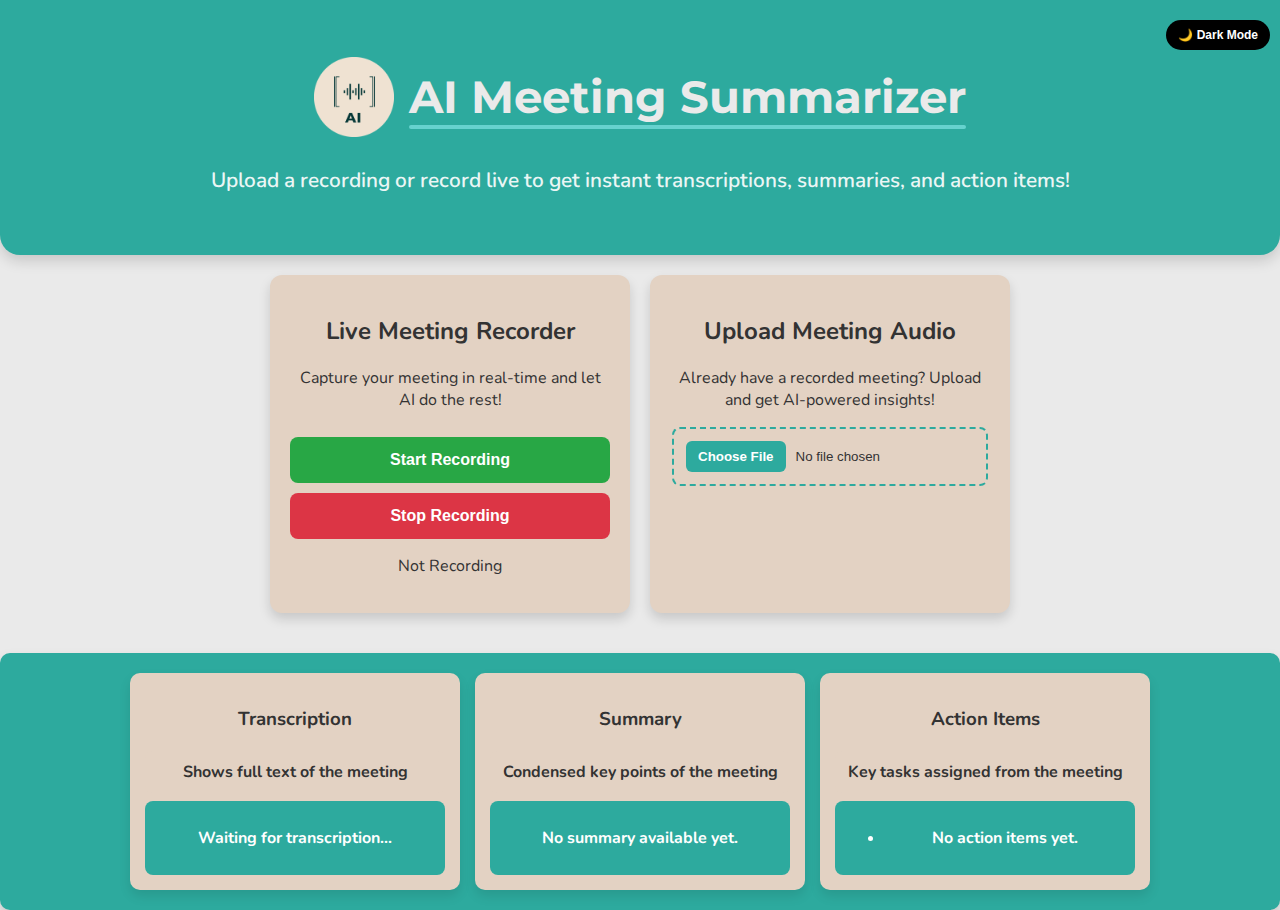
==== WEB_PAGE/index.html @ d8209545 "Add files via upload" ====
<!DOCTYPE html>
<html lang="en">
<head>
    <meta charset="UTF-8">
    <meta name="viewport" content="width=device-width, initial-scale=1.0">
    <title>AI Meeting Assistant</title>
    <link rel="stylesheet" href="style.css">
    <link rel="icon" type="image/png" href="logo1.png"> <!-- Favicon added -->
</head>
<body>

    <!-- Hero Section -->
    <header class="hero">
        <div class="hero-content">
            <img src="logo.png" alt="Logo" class="logo"> <!-- Logo added -->
            <h1>AI Meeting Summarizer</h1>
        </div>
        <p>Upload a recording or record live to get instant transcriptions, summaries, and action items!</p>
         <!-- Dark Mode Toggle Button -->
        <button id="darkModeToggle" class="dark-mode-toggle">🌙 Dark Mode</button>
    </header>

    <!-- Upload & Live Recording Section -->
    <div class="upload-record-container">
        
        <!-- Live Recording Section -->
        <div class="container record-box">
            <h2>Live Meeting Recorder</h2>
            <p>Capture your meeting in real-time and let AI do the rest!</p>
            <button id="startRecording">Start Recording</button>
            <button id="stopRecording" disabled>Stop Recording</button>
            <p id="recordingStatus">Not Recording</p>
        </div>

        <!-- Upload Section -->
        <div class="container upload-box">
            <h2>Upload Meeting Audio</h2>
            <p>Already have a recorded meeting? Upload and get AI-powered insights!</p>
            <input type="file" id="fileInput">
        </div>
    </div>

    <!-- AI-Generated Insights -->
    <div class="insights-container">
        <div class="box">
            <h3>Transcription</h3>
            <div class="info">Shows full text of the meeting</div>
            <div class="generated">
                <p id="transcriptionText">Waiting for transcription...</p>
            </div>
        </div>

        <div class="box">
            <h3>Summary</h3>
            <div class="info">Condensed key points of the meeting</div>
            <div class="generated">
                <p id="summaryText">No summary available yet.</p>
            </div>
        </div>

        <div class="box">
            <h3>Action Items</h3>
            <div class="info">Key tasks assigned from the meeting</div>
            <div class="generated">
                <ul id="actionsList">
                    <li>No action items yet.</li>
                </ul>
            </div>
        </div>
    </div>

    <script src="script.js"></script>
</body>
</html>
---- WEB_PAGE/style.css ----
/* Import Google Fonts */
@import url('https://fonts.googleapis.com/css2?family=Montserrat:wght@600;700&family=Nunito:wght@400;600&display=swap');

/* General Styles */
body {
    font-family: 'Nunito', sans-serif;
    background-color: #EAEAEA;
    color: #333;
    text-align: center;
    margin: 0;
    padding: 0;
}

/* Hero Section */
.hero {
    background: #2DAA9E;
    color: white;
    padding: 40px 20px;
    box-shadow: 0px 6px 14px rgba(0, 0, 0, 0.15);
    text-align: center;
    position: relative;
    border-bottom-left-radius: 20px;
    border-bottom-right-radius: 20px;
    display: flex;
    flex-direction: column;
    align-items: center;
}

/* Hero Content */
.hero-content {
    display: flex;
    align-items: center;
    justify-content: center;
    gap: 15px;
}

/* Logo */
.logo {
    width: 80px;
    height: 80px;
}

/* Heading Enhancement */
.hero h1 {
    font-family: 'Montserrat', sans-serif;
    font-size: 2.8rem;
    font-weight: 700;
    color: #EAEAEA;
    position: relative;
    display: inline-block;
}

/* Subtle Underline Effect */
.hero h1::after {
    content: "";
    position: absolute;
    left: 0;
    bottom: -5px;
    width: 100%;
    height: 4px;
    background: #66D2CE;
    border-radius: 4px;
}

/* Subtitle */
.hero p {
    font-size: 1.3rem;
    font-weight: 600;
    margin-top: 12px;
    opacity: 0.9;
}

/* Upload & Live Recording Section */
.upload-record-container {
    display: flex;
    justify-content: center;
    gap: 20px;
    padding: 20px;
    flex-wrap: wrap;
}

.container {
    background: #E3D2C3;
    padding: 20px;
    width: 320px;
    border-radius: 12px;
    box-shadow: 0px 6px 12px rgba(0, 0, 0, 0.15);
    transition: all 0.3s ease-in-out;
}

.container:hover {
    transform: translateY(-5px);
    box-shadow: 0px 10px 20px rgba(0, 0, 0, 0.2);
}

/* Buttons */
button {
    padding: 14px 20px;
    border: none;
    font-size: 16px;
    cursor: pointer;
    border-radius: 8px;
    margin-top: 10px;
    transition: all 0.3s ease;
    font-weight: bold;
    width: 100%;
}

#startRecording {
    background: #28a745;
    color: white;
}

#stopRecording {
    background: #dc3545;
    color: white;
}

button:hover {
    transform: scale(1.07);
    filter: brightness(1.15);
}

button:disabled {
    background: #ccc;
    cursor: not-allowed;
}

/* Choose File Button */
input[type="file"] {
    display: block;
    margin: 10px auto;
    padding: 12px;
    border: 2px dashed #2DAA9E;
    background-color: #E3D2C3;
    color: #333;
    border-radius: 8px;
    width: 90%;
    text-align: center;
    cursor: pointer;
    transition: 0.3s ease-in-out;
}

input[type="file"]::file-selector-button {
    background:#2DAA9E;
    color: white;
    border: none;
    padding: 8px 12px;
    margin-right: 10px;
    cursor: pointer;
    border-radius: 6px;
    font-weight: bold;
    transition: 0.3s ease;
}

input[type="file"]::file-selector-button:hover {
    background:#66D2CE;
    transform: scale(1.05);
}

/* Insights Section */
.insights-container {
    background: #2DAA9E;
    padding: 20px;
    margin-top: 20px;
    border-radius: 10px;
    box-shadow: 0px 6px 12px rgba(0, 0, 0, 0.15);
    display: flex;
    justify-content: center;
    gap: 15px;
    flex-wrap: wrap;
}

/* Individual Insight Boxes */
.box {
    background: #E3D2C3;
    padding: 15px;
    width: 300px;
    border-radius: 10px;
    text-align: center;
    box-shadow: 0 6px 12px rgba(0, 0, 0, 0.1);
}

/* Inner Content */
.info {
    background: #E3D2C3;
    padding: 10px;
    border-radius: 8px;
    font-weight: bold;
}

.generated {
    background: #2DAA9E;
    padding: 10px;
    border-radius: 8px;
    margin-top: 8px;
    color: white;
    font-weight: bold;
}

/* Dark Mode Styles */
body.dark-mode {
    background-color: #1a1a1a;
    color: #f0f0f0;
}

.dark-mode .hero h1::after {
    content: "";
    position: absolute;
    left: 0;
    bottom: -5px;
    width: 100%;
    height: 4px;
    background: black;
    border-radius: 4px;
}
.dark-mode .hero {
    background: #1f3a47;
    color: #f0f0f0;
}

.dark-mode .container {
    background: #2c3e50;
    color: #f0f0f0;
}

.dark-mode .box {
    background: #34495e;
    color: #f0f0f0;
}

.dark-mode .generated {
    background: #1f3a47;
    color: #f0f0f0;
}

.dark-mode button {
    background: #3498db;
    color: #f0f0f0;
}

.dark-mode input[type="file"] {
    border-color: #3498db;
    background-color: #2c3e50;
    color: #f0f0f0;
}
.dark-mode .insights-container {
    background: #1f3a47;
   
}

.dark-mode input[type="file"]::file-selector-button {
    background: #3498db;
    color: #f0f0f0;
}

.dark-mode .info {
    background: #2c3e50;
    color: #f0f0f0;
}

/* Dark Mode Toggle Button */
.dark-mode-toggle {
    position: fixed; /* Use fixed positioning to keep it at the top-right */
    top: 10px; /* Adjust the distance from the top */
    right: 10px; /* Adjust the distance from the right */
    padding: 8px 12px; /* Smaller padding for a smaller button */
    border: none;
    border-radius: 20px; /* Rounded corners for a modern look */
    background: black;
    color: white;
    cursor: pointer;
    font-size: 12px; /* Smaller font size */
    transition: background 0.3s ease, transform 0.2s ease;
    z-index: 1000; /* Ensure it stays on top of other elements */
    width: auto; /* Override the default button width */
}

.dark-mode-toggle:hover {
    background:grey;
    transform: scale(1.05); /* Slight zoom effect on hover */
}
/* Responsive Design */
@media (max-width: 768px) {
    .upload-record-container, .insights-container {
        flex-direction: column;
        align-items: center;
    }

    .box {
        width: 90%;
    }
}
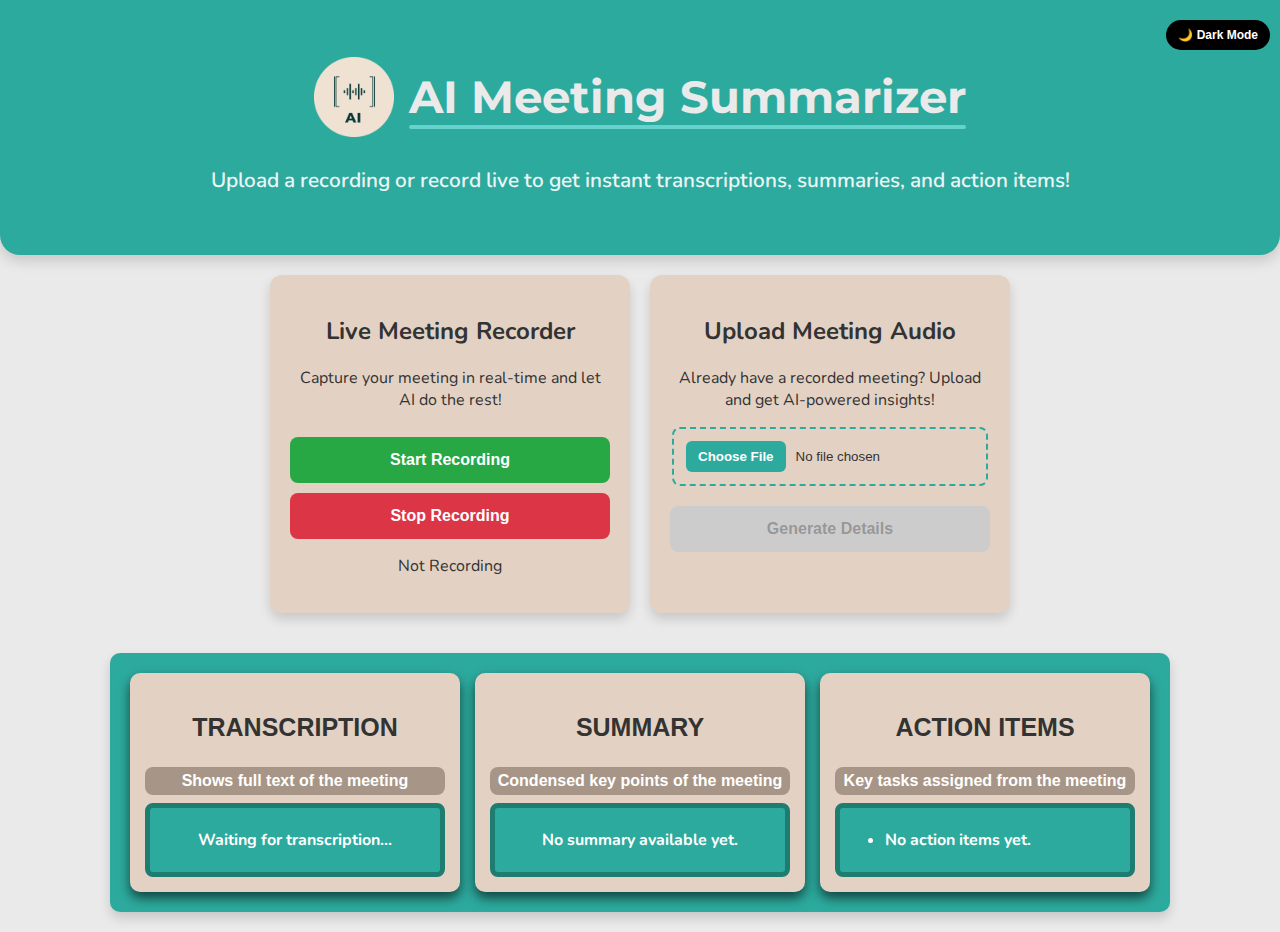
==== commit 0f1cb6e9: "Add files via upload" ====
--- a/WEB_PAGE/index.html
+++ b/WEB_PAGE/index.html
@@ -5,18 +5,17 @@
     <meta name="viewport" content="width=device-width, initial-scale=1.0">
     <title>AI Meeting Assistant</title>
     <link rel="stylesheet" href="style.css">
-    <link rel="icon" type="image/png" href="logo1.png"> <!-- Favicon added -->
+    <link rel="icon" type="image/png" href="logo1.png">
 </head>
 <body>
 
     <!-- Hero Section -->
     <header class="hero">
         <div class="hero-content">
-            <img src="logo.png" alt="Logo" class="logo"> <!-- Logo added -->
+            <img src="logo.png" alt="Logo" class="logo">
             <h1>AI Meeting Summarizer</h1>
         </div>
         <p>Upload a recording or record live to get instant transcriptions, summaries, and action items!</p>
-         <!-- Dark Mode Toggle Button -->
         <button id="darkModeToggle" class="dark-mode-toggle">🌙 Dark Mode</button>
     </header>
 
@@ -32,18 +31,30 @@
             <p id="recordingStatus">Not Recording</p>
         </div>
 
-        <!-- Upload Section -->
-        <div class="container upload-box">
-            <h2>Upload Meeting Audio</h2>
-            <p>Already have a recorded meeting? Upload and get AI-powered insights!</p>
-            <input type="file" id="fileInput">
+       <!-- Upload Section -->
+<div class="container upload-box">
+    <h2>Upload Meeting Audio</h2>
+    <p>Already have a recorded meeting? Upload and get AI-powered insights!</p>
+    
+    <input type="file" id="fileInput">
+    
+    <!-- Generate Details Button -->
+    <button id="generateDetails" disabled>Generate Details</button>
+
+    <!-- Loading Animation (Centered Pulsing Dots) -->
+    <div id="loading" class="loading-spinner" style="display: none;">
+        <div class="dots">
+            <div class="dot"></div>
+            <div class="dot"></div>
+            <div class="dot"></div>
         </div>
     </div>
+</div>
 
     <!-- AI-Generated Insights -->
     <div class="insights-container">
         <div class="box">
-            <h3>Transcription</h3>
+            <h3 class="in_text">TRANSCRIPTION</h3>
             <div class="info">Shows full text of the meeting</div>
             <div class="generated">
                 <p id="transcriptionText">Waiting for transcription...</p>
@@ -51,7 +62,7 @@
         </div>
 
         <div class="box">
-            <h3>Summary</h3>
+            <h3 class="in_text">SUMMARY</h3>
             <div class="info">Condensed key points of the meeting</div>
             <div class="generated">
                 <p id="summaryText">No summary available yet.</p>
@@ -59,11 +70,11 @@
         </div>
 
         <div class="box">
-            <h3>Action Items</h3>
+            <h3 class="in_text">ACTION ITEMS</h3>
             <div class="info">Key tasks assigned from the meeting</div>
             <div class="generated">
-                <ul id="actionsList">
-                    <li>No action items yet.</li>
+                <ul class = "al" id="actionsList">
+                    <li class ="al">No action items yet.</li>
                 </ul>
             </div>
         </div>
@@ -71,4 +82,4 @@
 
     <script src="script.js"></script>
 </body>
-</html>+</html>
--- a/WEB_PAGE/style.css
+++ b/WEB_PAGE/style.css
@@ -87,6 +87,8 @@
     box-shadow: 0px 6px 12px rgba(0, 0, 0, 0.15);
     transition: all 0.3s ease-in-out;
 }
+
+
 
 .container:hover {
     transform: translateY(-5px);
@@ -178,20 +180,34 @@
     width: 300px;
     border-radius: 10px;
     text-align: center;
-    box-shadow: 0 6px 12px rgba(0, 0, 0, 0.1);
+    box-shadow: 0 6px 12px rgba(0, 0, 0, 0.6);
+    transition: 0.4s ease-in-out;
+}
+.box:hover {
+    transform: translateY(-7px);
+    box-shadow: 0px 10px 20px rgba(0, 0, 0, 0.9);
+}
+
+.in_text{
+    font-family: sans-serif;
+    font-size: 25px;
+    font-weight: bold;
 }
 
 /* Inner Content */
 .info {
-    background: #E3D2C3;
-    padding: 10px;
+    background:  #A79687;
+    color: white;
+    padding: 5px;
     border-radius: 8px;
+    font-family: sans-serif;
     font-weight: bold;
 }
 
 .generated {
     background: #2DAA9E;
-    padding: 10px;
+    border: 5px solid #1E7C71;
+    padding: 5px;
     border-radius: 8px;
     margin-top: 8px;
     color: white;
@@ -290,4 +306,62 @@
     .box {
         width: 90%;
     }
+}
+/* Loading Animation - Centered Pulsing Dots */
+.loading-spinner {
+    display: flex;
+    justify-content: center;
+    align-items: center;
+    margin-top: 15px;
+}
+
+.dots {
+    display: flex;
+    gap: 6px;
+}
+
+.dot {
+    width: 10px;
+    height: 10px;
+    background-color: #2DAA9E;
+    border-radius: 50%;
+    animation: pulse 1.2s infinite ease-in-out;
+}
+
+.dot:nth-child(1) { animation-delay: 0s; }
+.dot:nth-child(2) { animation-delay: 0.2s; }
+.dot:nth-child(3) { animation-delay: 0.4s; }
+
+@keyframes pulse {
+    0%, 100% { transform: scale(1); opacity: 0.3; }
+    50% { transform: scale(1.4); opacity: 1; }
+}
+.text-container {
+    display: block;
+    margin: 10px 0;
+}
+
+/* Style for Read More and Read Less buttons */
+.read-more, .read-less {
+    background-color: #2DAA9E;
+    color: white;
+    border: none;
+    padding: 5px 10px; /* Smaller padding for a smaller button */
+    border-radius: 5px;
+    cursor: pointer;
+    font-size: 12px; /* Smaller font size */
+    margin: 10px auto; /* Center the button horizontally */
+    display: block; /* Make the button a block element for centering */
+    width: fit-content; /* Adjust width to fit the content */
+    transition: background-color 0.3s ease, transform 0.2s ease;
+}
+
+/* Hover effect for buttons */
+.read-more:hover, .read-less:hover {
+    background-color: #66D2CE;
+    transform: scale(1.05); /* Slight zoom effect on hover */
+}
+.al{
+    text-align: left;
+
 }